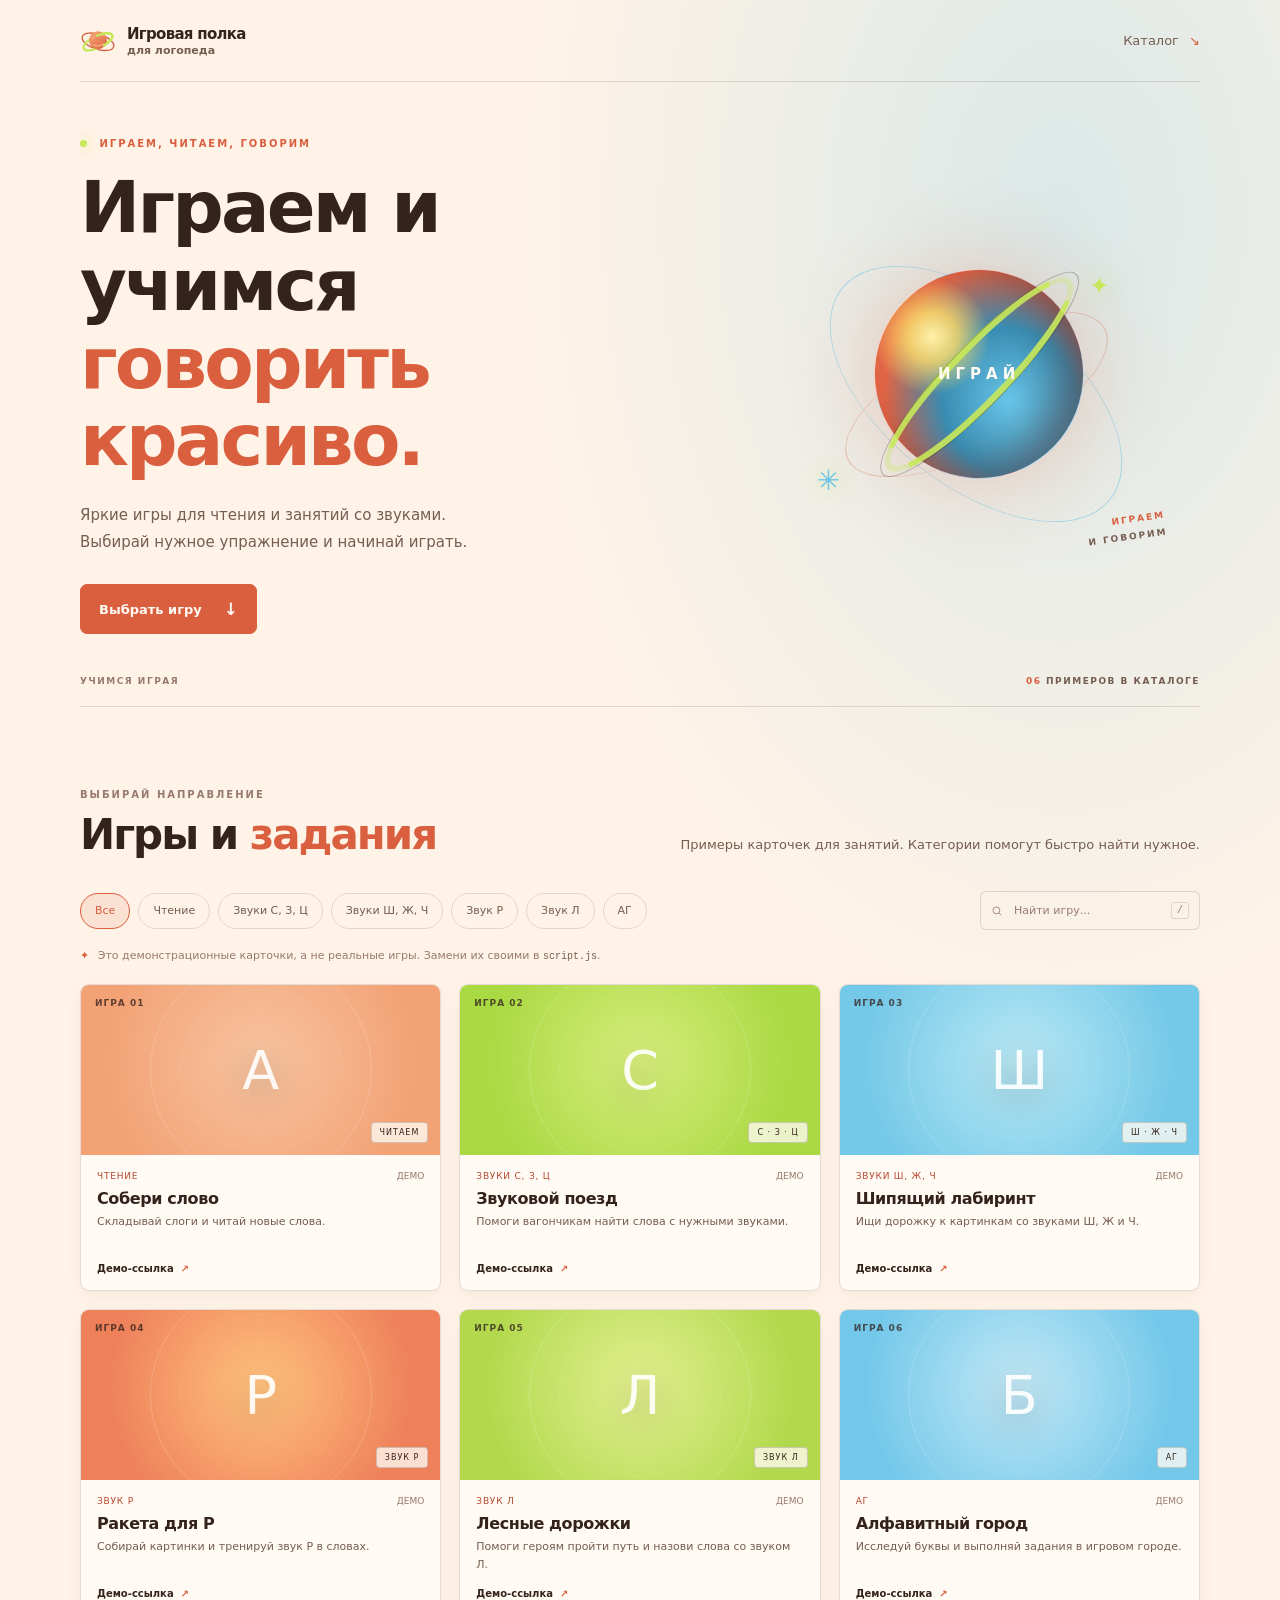
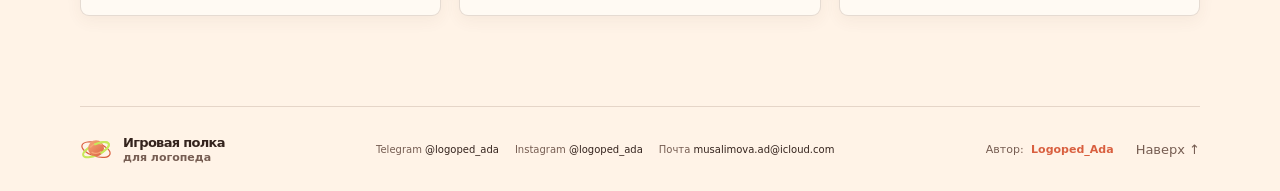
==== index.html @ 7e238921 "Build responsive speech therapy game catalog Co-authored-by: Copilot App <223556219+Copilot@users.no" ====
<!doctype html>
<html lang="ru">
<head>
  <meta charset="utf-8">
  <meta name="viewport" content="width=device-width, initial-scale=1">
  <meta name="theme-color" content="#d95f3f">
  <meta name="description" content="Игровая полка для логопеда — игры и упражнения для чтения и автоматизации звуков.">
  <title>Игровая полка для логопеда</title>
  <link rel="stylesheet" href="styles.css">
  <script src="script.js" defer></script>
</head>
<body id="top">
  <a class="skip-link" href="#catalog">Перейти к каталогу</a>
  <div class="page-shell">
    <header class="site-header">
      <a class="brand" href="#top" aria-label="Игровая полка для логопеда — на главную">
        <svg class="brand-mark" aria-hidden="true" viewBox="0 0 48 48">
          <defs>
            <linearGradient id="brand-planet" x1="13" y1="12" x2="35" y2="38" gradientUnits="userSpaceOnUse">
              <stop stop-color="#f6a778"/>
              <stop offset="1" stop-color="#d95f3f"/>
            </linearGradient>
          </defs>
          <ellipse cx="24" cy="25" rx="22" ry="10" fill="none" stroke="#d95f3f" stroke-width="1.8" transform="rotate(18 24 25)"/>
          <ellipse cx="24" cy="25" rx="21" ry="8" fill="none" stroke="#c7e85a" stroke-width="3" transform="rotate(-25 24 25)"/>
          <circle cx="24" cy="23" r="12" fill="url(#brand-planet)"/>
          <path d="M16 21c4-5 11-7 16-4M18 29c4 2 9 2 13-1" fill="none" stroke="#f6a778" stroke-linecap="round" stroke-width="2"/>
          <ellipse cx="24" cy="25" rx="21" ry="8" fill="none" stroke="#c7e85a" stroke-width="3" stroke-dasharray="20 52" transform="rotate(-25 24 25)"/>
        </svg>
        <span class="brand-name">Игровая полка<span class="brand-light">для логопеда</span></span>
      </a>
      <a class="header-link" href="#catalog">Каталог <span aria-hidden="true">↘</span></a>
    </header>
    <main>
      <section class="hero" aria-labelledby="hero-title">
        <div class="hero-copy">
          <p class="eyebrow"><span class="eyebrow-dot"></span> ИГРАЕМ, ЧИТАЕМ, ГОВОРИМ</p>
          <h1 id="hero-title">Играем и учимся<br><span>говорить красиво.</span></h1>
          <p class="hero-description">Яркие игры для чтения и занятий со звуками. Выбирай нужное упражнение и начинай играть.</p>
          <a class="primary-button" href="#catalog">Выбрать игру <span aria-hidden="true">↓</span></a>
        </div>
        <div class="hero-art" aria-hidden="true">
          <div class="art-orbit orbit-one"></div><div class="art-orbit orbit-two"></div>
          <div class="art-star star-one">✦</div><div class="art-star star-two">✳</div>
          <div class="art-planet"><span>ИГРАЙ</span></div>
          <div class="art-caption">ИГРАЕМ<br><span>И ГОВОРИМ</span></div>
        </div>
        <div class="hero-bottom">
          <span>УЧИМСЯ ИГРАЯ</span>
          <span class="hero-counter"><span id="hero-count">00</span> ПРИМЕРОВ В КАТАЛОГЕ</span>
        </div>
      </section>
      <section class="catalog-section" id="catalog" aria-labelledby="catalog-title">
        <div class="section-heading">
          <div><p class="eyebrow section-eyebrow">ВЫБИРАЙ НАПРАВЛЕНИЕ</p><h2 id="catalog-title">Игры и <span>задания</span></h2></div>
          <p class="section-note">Примеры карточек для занятий. Категории помогут быстро найти нужное.</p>
        </div>
        <div class="catalog-tools">
          <div class="filters" role="group" aria-label="Фильтр по направлению занятия" id="filters"></div>
          <label class="search-box">
            <span class="visually-hidden">Поиск по названию или категории</span>
            <svg aria-hidden="true" viewBox="0 0 24 24"><circle cx="10.8" cy="10.8" r="6.8"></circle><path d="m16 16 4.5 4.5"></path></svg>
            <input id="search" type="search" placeholder="Найти игру..." autocomplete="off"><kbd>/</kbd>
          </label>
        </div>
        <p class="demo-notice"><span aria-hidden="true">✦</span> Это демонстрационные карточки, а не реальные игры. Замени их своими в <code>script.js</code>.</p>
        <div class="games-grid" id="games-grid" aria-live="polite"></div>
        <p class="empty-state" id="empty-state" hidden>Ничего не нашлось. Попробуй другое название или жанр.</p>
      </section>
    </main>
    <footer class="site-footer">
      <a class="brand footer-brand" href="#top" aria-label="Игровая полка для логопеда — наверх"><svg class="brand-mark" aria-hidden="true" viewBox="0 0 48 48">
        <defs>
          <linearGradient id="footer-brand-planet" x1="13" y1="12" x2="35" y2="38" gradientUnits="userSpaceOnUse">
            <stop stop-color="#f6a778"/>
            <stop offset="1" stop-color="#d95f3f"/>
          </linearGradient>
        </defs>
        <ellipse cx="24" cy="25" rx="22" ry="10" fill="none" stroke="#d95f3f" stroke-width="1.8" transform="rotate(18 24 25)"/>
        <ellipse cx="24" cy="25" rx="21" ry="8" fill="none" stroke="#c7e85a" stroke-width="3" transform="rotate(-25 24 25)"/>
        <circle cx="24" cy="23" r="12" fill="url(#footer-brand-planet)"/>
        <path d="M16 21c4-5 11-7 16-4M18 29c4 2 9 2 13-1" fill="none" stroke="#f6a778" stroke-linecap="round" stroke-width="2"/>
        <ellipse cx="24" cy="25" rx="21" ry="8" fill="none" stroke="#c7e85a" stroke-width="3" stroke-dasharray="20 52" transform="rotate(-25 24 25)"/>
      </svg><span class="brand-name">Игровая полка<span class="brand-light">для логопеда</span></span></a>
      <nav class="contact-links" aria-label="Связаться с автором">
        <a href="https://t.me/logoped_ada" target="_blank" rel="noopener noreferrer">Telegram <span>@logoped_ada</span></a>
        <a href="https://www.instagram.com/logoped_ada/" target="_blank" rel="noopener noreferrer">Instagram <span>@logoped_ada</span></a>
        <a href="mailto:musalimova.ad@icloud.com">Почта <span>musalimova.ad@icloud.com</span></a>
      </nav>
      <p class="author-credit">Автор: <span>Logoped_Ada</span></p>
      <a class="back-top" href="#top">Наверх ↑</a>
    </footer>
  </div>
</body>
</html>
---- styles.css ----
:root {
  color-scheme: light;
  --bg: #fff3e7;
  --surface: #fffaf3;
  --text: #34231d;
  --muted: #765d52;
  --subtle: #97796d;
  --accent: #d95f3f;
  --lime: #c7e85a;
  --sky: #69c5e8;
  --line: rgba(95, 55, 39, .16);
  font-family: system-ui, -apple-system, "Segoe UI", sans-serif;
  font-synthesis: none;
  text-rendering: optimizeLegibility;
  -webkit-font-smoothing: antialiased;
}

* { box-sizing: border-box; }
html { scroll-behavior: smooth; scroll-padding-top: 24px; }
body { margin: 0; min-width: 320px; background: radial-gradient(ellipse at 83% 12%, rgba(105, 197, 232, .24), transparent 34rem), var(--bg); color: var(--text); }
a { color: inherit; }
button, input { font: inherit; }
.page-shell { width: min(1120px, calc(100% - 64px)); margin: 0 auto; }
.skip-link { position: absolute; z-index: 10; top: 12px; left: 12px; padding: 10px 14px; border-radius: 8px; background: var(--accent); color: #fffaf3; transform: translateY(-160%); }
.skip-link:focus { transform: translateY(0); }
.site-header { height: 82px; display: flex; align-items: center; justify-content: space-between; border-bottom: 1px solid var(--line); }
.brand { display: inline-flex; align-items: center; gap: 11px; text-decoration: none; font-size: 15px; font-weight: 800; letter-spacing: -.7px; }
.brand-name { display: grid; gap: 1px; }
.brand-light { color: var(--muted); font-size: 11px; font-weight: 600; letter-spacing: 0; }
.brand-mark { width: 36px; height: 36px; flex: 0 0 auto; }
.header-link, .back-top { color: var(--muted); font-size: 13px; text-decoration: none; transition: color .2s; }
.header-link span { padding-left: 6px; color: var(--accent); }
.header-link:hover, .back-top:hover { color: var(--accent); }

.hero { position: relative; min-height: 500px; display: flex; align-items: center; overflow: hidden; border-bottom: 1px solid var(--line); }
.hero-copy { position: relative; z-index: 1; width: 58%; padding: 56px 0 72px; }
.eyebrow { margin: 0 0 20px; color: var(--accent); font-size: 10px; font-weight: 700; letter-spacing: 2px; }
.eyebrow-dot { display: inline-block; width: 7px; height: 7px; margin-right: 7px; border-radius: 50%; background: var(--lime); box-shadow: 0 0 12px rgba(199, 232, 90, .8); }
h1, h2 { letter-spacing: -2.8px; }
h1 { margin: 0; font-size: clamp(42px, 6vw, 72px); font-weight: 750; line-height: 1.08; }
h1 span, h2 span { color: var(--accent); }
.hero-description { max-width: 430px; margin: 22px 0 28px; color: var(--muted); font-size: 15px; line-height: 1.8; }
.primary-button { display: inline-flex; align-items: center; gap: 22px; padding: 14px 18px; border: 1px solid var(--accent); border-radius: 7px; background: var(--accent); color: #fffaf3; font-size: 13px; font-weight: 700; text-decoration: none; transition: background .2s, transform .2s; }
.primary-button:hover { background: #bd472d; transform: translateY(-2px); }
.primary-button span { font-size: 17px; }
.hero-art { position: absolute; top: 50%; right: 3%; width: 380px; height: 380px; transform: translateY(-50%); }
.art-orbit { position: absolute; inset: 12%; border: 1px solid rgba(217, 95, 63, .35); border-radius: 50%; transform: rotate(-27deg) scaleY(.39); }
.orbit-two { inset: 5%; border-color: rgba(105, 197, 232, .55); transform: rotate(38deg) scaleY(.54); }
.art-planet { position: absolute; top: 17%; left: 23%; width: 210px; height: 210px; display: grid; place-items: center; border: 1px solid rgba(255,255,255,.65); border-radius: 50%; background: radial-gradient(circle at 34% 26%, #fff1a8 0, rgba(255,222,105,.8) 12%, transparent 28%), radial-gradient(ellipse at 60% 67%, #69c5e8 0, #398cb1 38%, transparent 70%), linear-gradient(140deg, #ef7652, #c94730 74%); box-shadow: 0 0 90px rgba(217,95,63,.3), inset -18px -14px 36px rgba(111,39,26,.36); transform: rotate(-18deg); }
.art-planet::before, .art-planet::after { position: absolute; content: ""; width: 250px; height: 47px; border: 7px solid rgba(199,232,90,.9); border-right-color: rgba(199,232,90,.3); border-left-color: rgba(199,232,90,.3); border-radius: 50%; transform: rotate(-28deg); }
.art-planet::after { width: 277px; height: 59px; border-width: 1px; border-color: rgba(52,35,29,.32); }
.art-planet span { z-index: 1; color: #fffaf3; font-size: 15px; font-weight: 800; letter-spacing: 5px; transform: rotate(18deg); }
.art-star { position: absolute; z-index: 2; color: var(--lime); text-shadow: 0 0 22px rgba(199,232,90,.8); }
.star-one { top: 18%; right: 15%; font-size: 24px; }
.star-two { bottom: 23%; left: 8%; color: var(--sky); font-size: 28px; }
.art-caption { position: absolute; right: 0; bottom: 10%; color: var(--accent); font-size: 9px; font-weight: 700; letter-spacing: 2px; line-height: 1.9; text-align: right; transform: rotate(-8deg); }
.art-caption span { color: var(--muted); }
.hero-bottom { position: absolute; right: 0; bottom: 20px; left: 0; display: flex; justify-content: space-between; color: var(--subtle); font-size: 9px; font-weight: 600; letter-spacing: 1.5px; }
.hero-counter { color: var(--muted); }
.hero-counter span { color: var(--accent); }

.catalog-section { padding: 82px 0 90px; }
.section-heading { display: flex; align-items: end; justify-content: space-between; margin-bottom: 32px; }
.section-eyebrow { margin-bottom: 10px; color: var(--subtle); }
h2 { margin: 0; font-size: 42px; font-weight: 700; letter-spacing: -2px; }
.section-note { margin: 0 0 7px; color: var(--muted); font-size: 13px; }
.catalog-tools { display: flex; align-items: center; justify-content: space-between; gap: 20px; margin-bottom: 19px; }
.filters { display: flex; flex-wrap: wrap; gap: 8px; }
.filter-button { min-height: 36px; padding: 0 14px; border: 1px solid var(--line); border-radius: 20px; background: transparent; color: var(--muted); cursor: pointer; font-size: 11px; transition: .2s; }
.filter-button:hover { border-color: var(--sky); color: var(--text); }
.filter-button[aria-pressed="true"] { border-color: var(--accent); background: rgba(217,95,63,.12); color: var(--accent); }
.search-box { width: 220px; min-width: 190px; height: 39px; display: flex; align-items: center; gap: 9px; padding: 0 10px; border: 1px solid var(--line); border-radius: 6px; background: rgba(255,255,255,.025); }
.search-box:focus-within { border-color: var(--sky); }
.search-box svg { width: 16px; height: 16px; fill: none; stroke: var(--subtle); stroke-width: 1.7; }
.search-box input { width: 100%; min-width: 0; border: 0; outline: 0; background: transparent; color: var(--text); font-size: 11px; }
.search-box input::placeholder { color: var(--subtle); }
.search-box kbd { padding: 2px 5px; border: 1px solid var(--line); border-radius: 3px; color: var(--subtle); font-size: 10px; }
.demo-notice { margin: 0 0 22px; color: var(--subtle); font-size: 11px; }
.demo-notice > span { margin-right: 5px; color: var(--accent); }
.demo-notice code { color: var(--muted); font-size: 10px; }
.games-grid { display: grid; grid-template-columns: repeat(3, minmax(0, 1fr)); gap: 18px; }
.game-card { min-width: 0; overflow: hidden; border: 1px solid var(--line); border-radius: 9px; background: var(--surface); box-shadow: 0 5px 16px rgba(105, 61, 43, .06); transition: transform .25s, border-color .25s; }
.game-card:hover { transform: translateY(-4px); border-color: var(--sky); }
.game-cover { position: relative; height: 170px; display: grid; place-items: center; overflow: hidden; isolation: isolate; }
.game-cover::before, .game-cover::after { position: absolute; z-index: -1; content: ""; border: 1px solid rgba(255,255,255,.18); border-radius: 50%; }
.game-cover::before { width: 220px; height: 220px; }
.game-cover::after { width: 160px; height: 160px; border-style: dashed; opacity: .7; }
.cover-symbol { color: rgba(255,255,255,.9); font-size: 54px; filter: drop-shadow(0 8px 18px rgba(0,0,0,.35)); }
.cover-index { position: absolute; top: 13px; left: 14px; color: rgba(52,35,29,.78); font-size: 9px; font-weight: 700; letter-spacing: 1px; }
.cover-tag { position: absolute; right: 12px; bottom: 12px; padding: 5px 8px; border: 1px solid rgba(52,35,29,.2); border-radius: 4px; background: rgba(255,250,243,.78); color: #34231d; font-size: 8px; letter-spacing: 1px; text-transform: uppercase; }
.game-info { padding: 16px 16px 14px; }
.game-meta { display: flex; align-items: center; justify-content: space-between; gap: 8px; margin-bottom: 8px; color: var(--subtle); font-size: 9px; }
.game-genre { color: #b7472f; letter-spacing: .8px; text-transform: uppercase; }
.game-title { overflow: hidden; margin: 0 0 5px; font-size: 16px; font-weight: 700; letter-spacing: -.4px; text-overflow: ellipsis; white-space: nowrap; }
.game-description { min-height: 36px; margin: 0; color: var(--muted); font-size: 11px; line-height: 1.6; }
.card-link { display: inline-flex; align-items: center; gap: 7px; margin-top: 14px; color: var(--text); font-size: 10px; font-weight: 600; text-decoration: none; }
.card-link span { color: var(--accent); transition: transform .2s; }
.card-link:hover { color: var(--accent); }
.card-link:hover span { transform: translate(2px,-2px); }
.empty-state { padding: 42px 12px; color: var(--muted); text-align: center; font-size: 13px; }
.site-footer { min-height: 85px; display: grid; grid-template-columns: auto 1fr auto auto; align-items: center; gap: 14px 22px; padding: 16px 0; border-top: 1px solid var(--line); }
.footer-brand { font-size: 13px; }
.footer-brand .brand-mark { width: 32px; height: 32px; }
.site-footer p { margin: 0; color: var(--muted); font-size: 11px; }
.site-footer p span { padding-left: 4px; color: var(--accent); font-weight: 700; }
.contact-links { display: flex; flex-wrap: wrap; align-items: center; justify-content: center; gap: 8px 16px; }
.contact-links a { color: var(--muted); font-size: 10px; text-decoration: none; }
.contact-links a span { color: var(--text); }
.contact-links a:hover, .contact-links a:hover span { color: var(--accent); }
.visually-hidden { position: absolute; width: 1px; height: 1px; overflow: hidden; clip: rect(0,0,0,0); white-space: nowrap; clip-path: inset(50%); }
:focus-visible { outline: 2px solid #2486aa; outline-offset: 4px; }

@media (max-width: 800px) {
  .page-shell { width: min(calc(100% - 40px), 680px); }
  .hero { min-height: 470px; }
  .hero-copy { width: 68%; }
  .hero-art { right: -17%; opacity: .66; transform: translateY(-50%) scale(.82); }
  .games-grid { grid-template-columns: repeat(2, minmax(0,1fr)); gap: 14px; }
  .game-cover { height: 150px; }
  .section-note { max-width: 190px; text-align: right; line-height: 1.6; }
}
@media (max-width: 560px) {
  .page-shell { width: calc(100% - 36px); }
  .site-header { height: 68px; }
  .hero { min-height: 470px; align-items: flex-start; }
  .hero-copy { width: 100%; padding-top: 63px; }
  h1 { font-size: clamp(41px,11vw,57px); letter-spacing: -2.4px; }
  .hero-description { max-width: 310px; font-size: 13px; }
  .hero-art { top: auto; right: -113px; bottom: -74px; transform: scale(.65); transform-origin: bottom right; opacity: .43; }
  .hero-bottom { bottom: 17px; font-size: 8px; letter-spacing: .8px; }
  .catalog-section { padding: 60px 0 66px; }
  .section-heading { align-items: flex-start; flex-direction: column; gap: 8px; margin-bottom: 24px; }
  h2 { font-size: 36px; }
  .section-note { max-width: none; margin: 0; text-align: left; }
  .catalog-tools { align-items: stretch; flex-direction: column-reverse; gap: 14px; }
  .search-box { width: 100%; }
  .filters { gap: 7px; }
  .filter-button { min-height: 34px; padding: 0 12px; font-size: 10px; }
  .games-grid { gap: 10px; }
  .game-cover { height: 115px; }
  .cover-symbol { font-size: 42px; }
  .cover-index { top: 9px; left: 9px; font-size: 8px; }
  .cover-tag { right: 8px; bottom: 8px; padding: 4px 6px; font-size: 7px; }
  .game-info { padding: 12px 11px; }
  .game-meta { font-size: 8px; }
  .game-title { font-size: 14px; }
  .game-description { min-height: 48px; font-size: 10px; }
  .card-link { margin-top: 11px; font-size: 9px; }
  .site-footer { min-height: 76px; grid-template-columns: 1fr auto; gap: 14px 8px; }
  .footer-brand { gap: 8px; font-size: 12px; }
  .footer-brand .brand-mark { width: 30px; height: 30px; }
  .contact-links { grid-column: 1 / -1; justify-content: flex-start; gap: 10px 16px; }
  .contact-links a { font-size: 10px; }
  .site-footer p:not(.author-credit) { display: none; }
  .author-credit { grid-column: 1; grid-row: 3; white-space: nowrap; font-size: 9px !important; }
  .back-top { font-size: 10px; white-space: nowrap; }
}
@media (prefers-reduced-motion: reduce) {
  *, *::before, *::after { scroll-behavior: auto !important; transition-duration: .01ms !important; animation-duration: .01ms !important; }
}
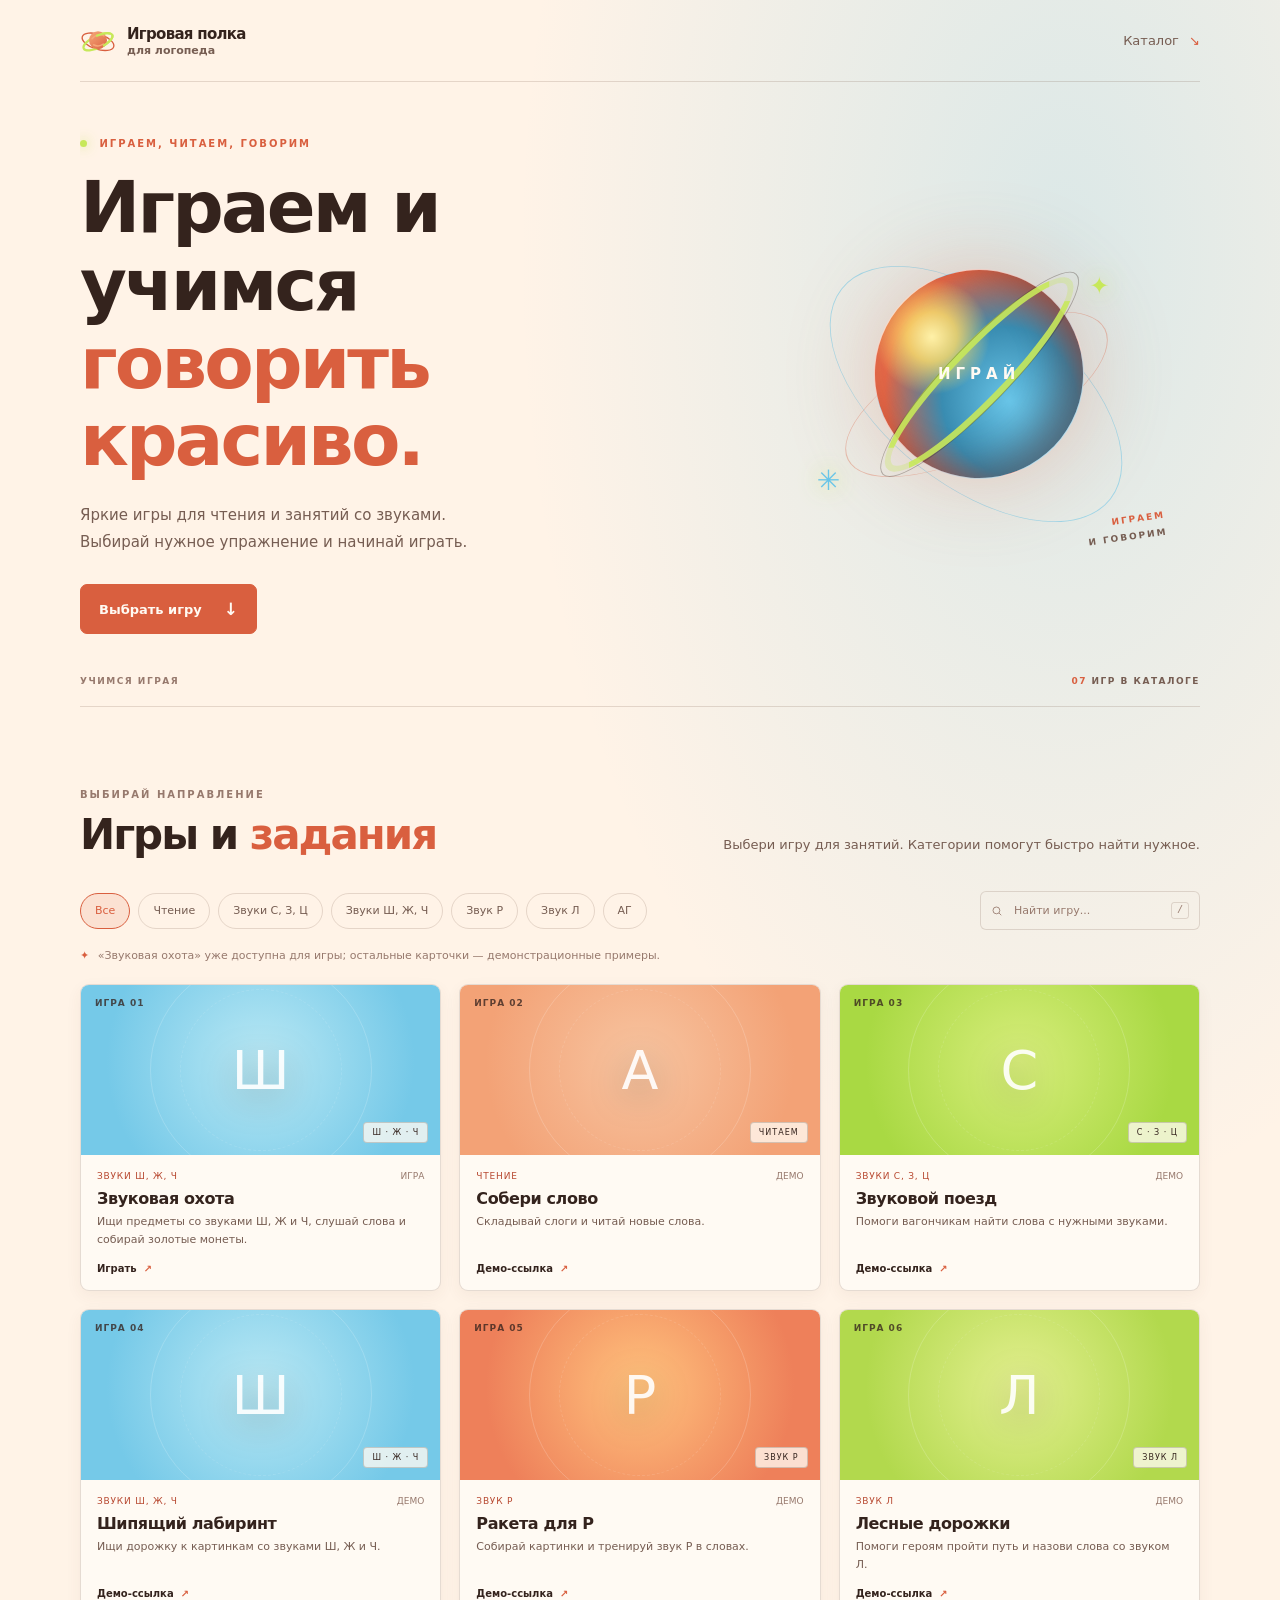
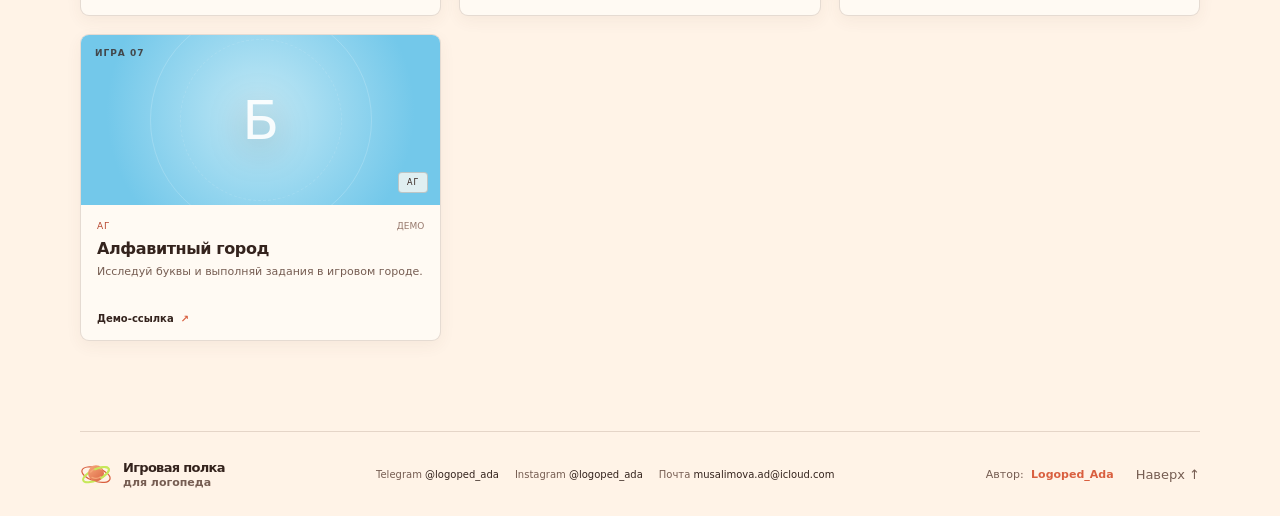
==== commit 5bf74b93: "Add sound hunt game to catalog Co-authored-by: Copilot App <223556219+Copilot@users.noreply.github.c" ====
--- a/index.html
+++ b/index.html
@@ -47,13 +47,13 @@
         </div>
         <div class="hero-bottom">
           <span>УЧИМСЯ ИГРАЯ</span>
-          <span class="hero-counter"><span id="hero-count">00</span> ПРИМЕРОВ В КАТАЛОГЕ</span>
+          <span class="hero-counter"><span id="hero-count">00</span> ИГР В КАТАЛОГЕ</span>
         </div>
       </section>
       <section class="catalog-section" id="catalog" aria-labelledby="catalog-title">
         <div class="section-heading">
           <div><p class="eyebrow section-eyebrow">ВЫБИРАЙ НАПРАВЛЕНИЕ</p><h2 id="catalog-title">Игры и <span>задания</span></h2></div>
-          <p class="section-note">Примеры карточек для занятий. Категории помогут быстро найти нужное.</p>
+          <p class="section-note">Выбери игру для занятий. Категории помогут быстро найти нужное.</p>
         </div>
         <div class="catalog-tools">
           <div class="filters" role="group" aria-label="Фильтр по направлению занятия" id="filters"></div>
@@ -63,7 +63,7 @@
             <input id="search" type="search" placeholder="Найти игру..." autocomplete="off"><kbd>/</kbd>
           </label>
         </div>
-        <p class="demo-notice"><span aria-hidden="true">✦</span> Это демонстрационные карточки, а не реальные игры. Замени их своими в <code>script.js</code>.</p>
+        <p class="demo-notice"><span aria-hidden="true">✦</span> «Звуковая охота» уже доступна для игры; остальные карточки — демонстрационные примеры.</p>
         <div class="games-grid" id="games-grid" aria-live="polite"></div>
         <p class="empty-state" id="empty-state" hidden>Ничего не нашлось. Попробуй другое название или жанр.</p>
       </section>
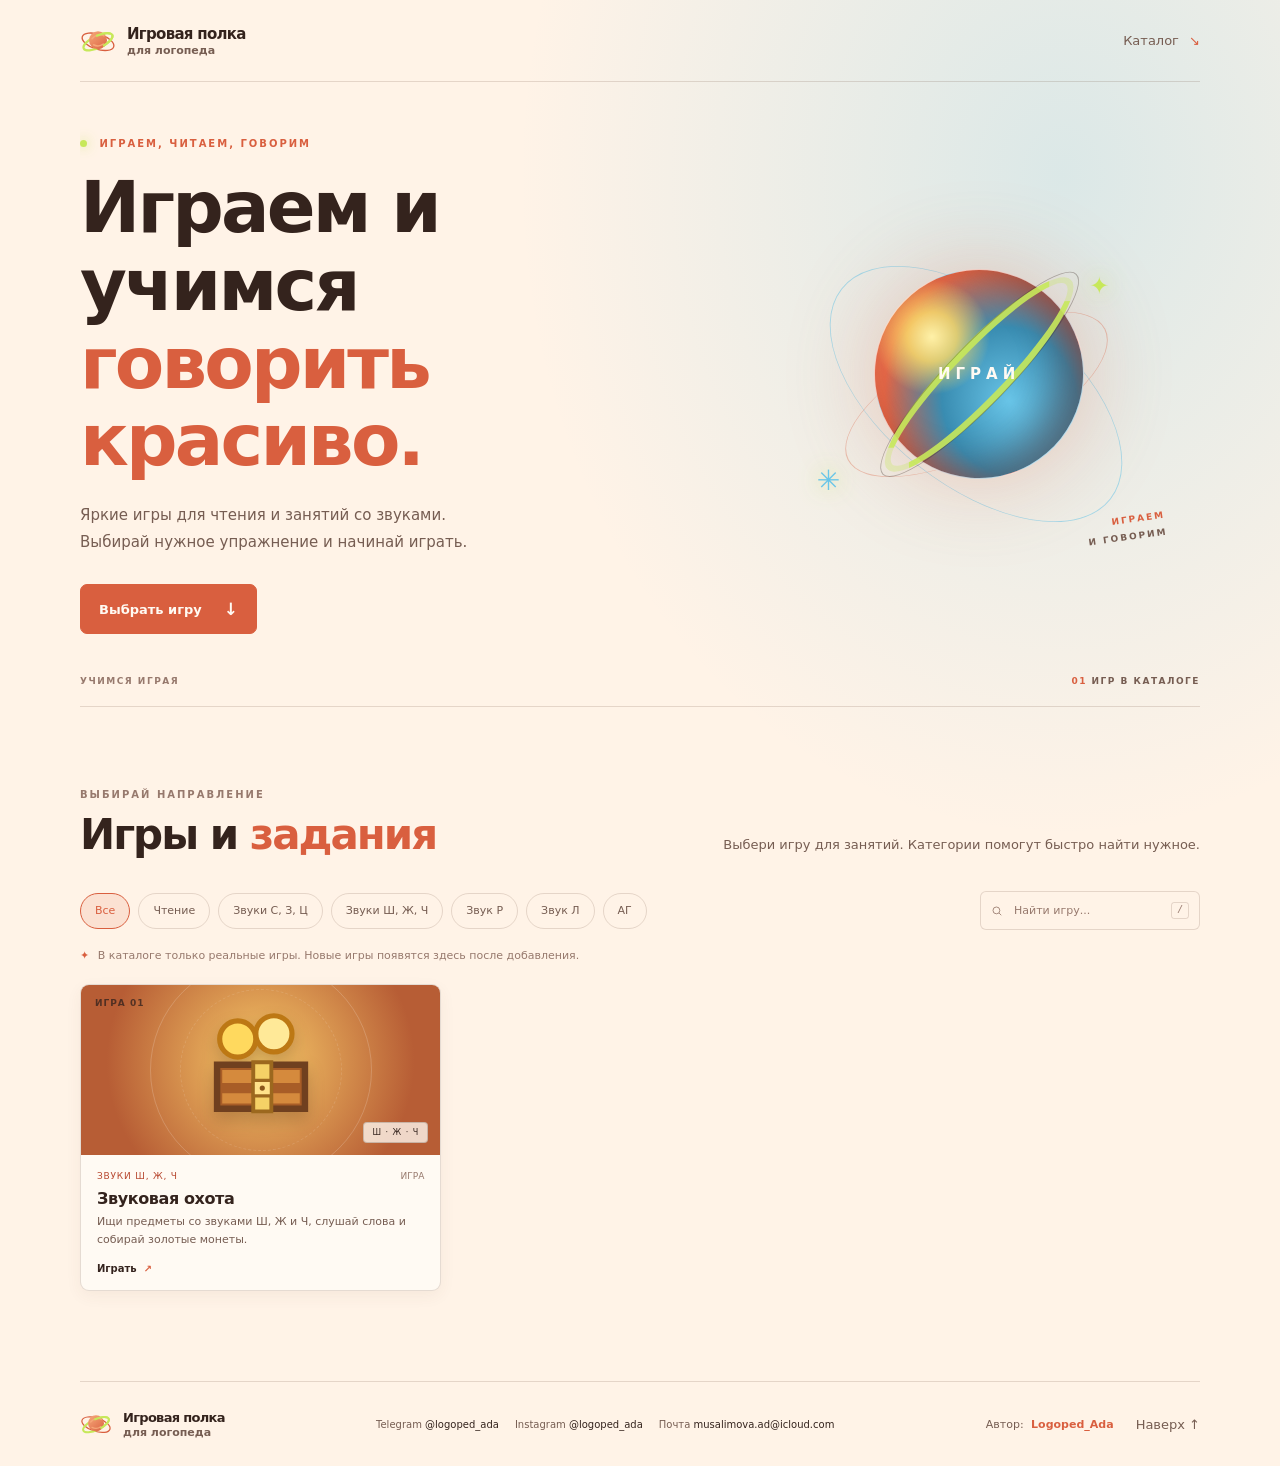
==== commit e22a8b8f: "Remove demo games from catalog Co-authored-by: Copilot App <223556219+Copilot@users.noreply.github.c" ====
--- a/index.html
+++ b/index.html
@@ -63,7 +63,7 @@
             <input id="search" type="search" placeholder="Найти игру..." autocomplete="off"><kbd>/</kbd>
           </label>
         </div>
-        <p class="demo-notice"><span aria-hidden="true">✦</span> «Звуковая охота» уже доступна для игры; остальные карточки — демонстрационные примеры.</p>
+        <p class="demo-notice"><span aria-hidden="true">✦</span> В каталоге только реальные игры. Новые игры появятся здесь после добавления.</p>
         <div class="games-grid" id="games-grid" aria-live="polite"></div>
         <p class="empty-state" id="empty-state" hidden>Ничего не нашлось. Попробуй другое название или жанр.</p>
       </section>
--- a/styles.css
+++ b/styles.css
@@ -86,6 +86,7 @@
 .game-cover::before { width: 220px; height: 220px; }
 .game-cover::after { width: 160px; height: 160px; border-style: dashed; opacity: .7; }
 .cover-symbol { color: rgba(255,255,255,.9); font-size: 54px; filter: drop-shadow(0 8px 18px rgba(0,0,0,.35)); }
+.treasure-chest { width: min(124px, 68%); height: 124px; overflow: visible; filter: drop-shadow(0 8px 8px rgba(68, 34, 17, .24)); }
 .cover-index { position: absolute; top: 13px; left: 14px; color: rgba(52,35,29,.78); font-size: 9px; font-weight: 700; letter-spacing: 1px; }
 .cover-tag { position: absolute; right: 12px; bottom: 12px; padding: 5px 8px; border: 1px solid rgba(52,35,29,.2); border-radius: 4px; background: rgba(255,250,243,.78); color: #34231d; font-size: 8px; letter-spacing: 1px; text-transform: uppercase; }
 .game-info { padding: 16px 16px 14px; }
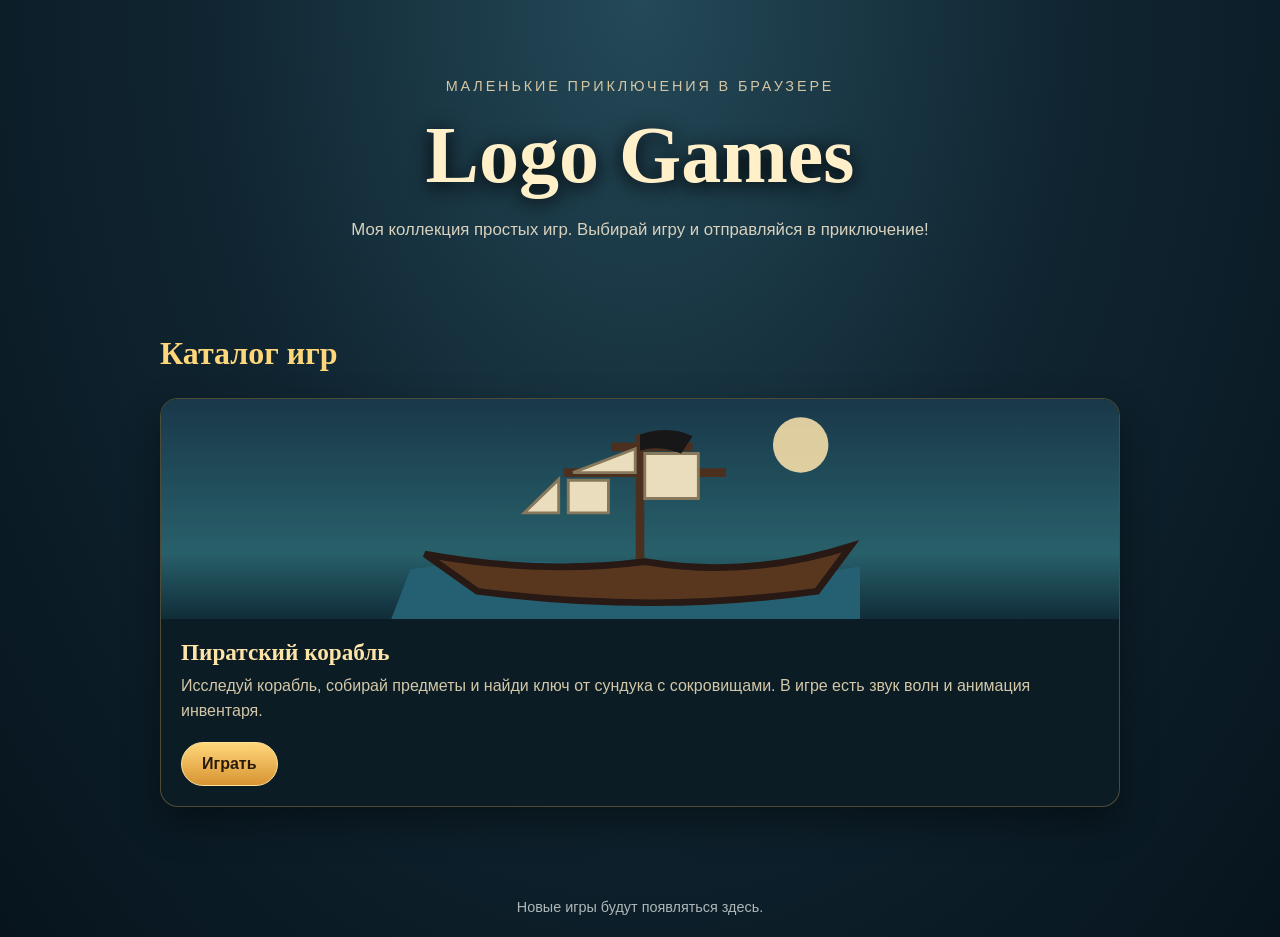
==== commit ece23ad2: "Add Pirate Ship game to public games catalog" ====
--- a/index.html
+++ b/index.html
@@ -1,95 +1,61 @@
-<!doctype html>
+<!DOCTYPE html>
 <html lang="ru">
 <head>
-  <meta charset="utf-8">
+  <meta charset="UTF-8">
   <meta name="viewport" content="width=device-width, initial-scale=1">
-  <meta name="theme-color" content="#d95f3f">
-  <meta name="description" content="Игровая полка для логопеда — игры и упражнения для чтения и автоматизации звуков.">
-  <title>Игровая полка для логопеда</title>
-  <link rel="stylesheet" href="styles.css">
-  <script src="script.js" defer></script>
+  <meta name="theme-color" content="#07141d">
+  <title>Logo Games — каталог игр</title>
+  <style>
+    :root { color-scheme: dark; --gold:#ffd77b; --paper:#f8edcf; --sea:#07141d; }
+    * { box-sizing:border-box; }
+    html { scroll-behavior:smooth; }
+    body { margin:0; min-height:100vh; color:var(--paper); font-family:Georgia,"Times New Roman",serif; background:radial-gradient(ellipse at 50% 0,#244958 0,#102531 48%,var(--sea) 100%); }
+    header { padding:64px 20px 34px; text-align:center; }
+    header p { color:#d5c6a3; font: .9rem Arial,sans-serif; letter-spacing:.2em; text-transform:uppercase; }
+    h1 { margin:.2em 0; font-size:clamp(2.6rem,8vw,5rem); color:#fff0ca; text-shadow:0 4px 20px #000; }
+    header .intro { max-width:620px; margin:14px auto; color:#d8d1bd; font:1.05rem/1.6 Arial,sans-serif; }
+    main { width:min(1000px,100%); margin:auto; padding:16px 20px 70px; }
+    h2 { color:var(--gold); font-size:2rem; }
+    .grid { display:grid; grid-template-columns:repeat(auto-fit,minmax(min(270px,100%),1fr)); gap:20px; }
+    .card { display:flex; flex-direction:column; min-height:320px; overflow:hidden; border:1px solid #d6aa5a55; border-radius:18px; background:#0b1c25; box-shadow:0 16px 36px #0006; }
+    .art { min-height:190px; display:grid; place-items:center; overflow:hidden; background:linear-gradient(180deg,#193849,#28606a 70%,#102d39); }
+    .art svg { width:100%; max-height:220px; }
+    .details { display:flex; flex:1; flex-direction:column; padding:20px; }
+    .details h3 { margin:0 0 8px; color:#ffe4a8; font-size:1.45rem; }
+    .details p { flex:1; margin:0 0 18px; color:#d3c7a8; font:1rem/1.55 Arial,sans-serif; }
+    a.play { display:inline-block; align-self:flex-start; padding:12px 20px; border:1px solid #ffe19a; border-radius:999px; color:#291a0d; background:linear-gradient(#ffd77b,#d89432); font:700 1rem Arial,sans-serif; text-decoration:none; }
+    a.play:hover { filter:brightness(1.1); }
+    footer { padding:22px; color:#aeb8b6; text-align:center; font: .9rem Arial,sans-serif; }
+  </style>
 </head>
-<body id="top">
-  <a class="skip-link" href="#catalog">Перейти к каталогу</a>
-  <div class="page-shell">
-    <header class="site-header">
-      <a class="brand" href="#top" aria-label="Игровая полка для логопеда — на главную">
-        <svg class="brand-mark" aria-hidden="true" viewBox="0 0 48 48">
-          <defs>
-            <linearGradient id="brand-planet" x1="13" y1="12" x2="35" y2="38" gradientUnits="userSpaceOnUse">
-              <stop stop-color="#f6a778"/>
-              <stop offset="1" stop-color="#d95f3f"/>
-            </linearGradient>
-          </defs>
-          <ellipse cx="24" cy="25" rx="22" ry="10" fill="none" stroke="#d95f3f" stroke-width="1.8" transform="rotate(18 24 25)"/>
-          <ellipse cx="24" cy="25" rx="21" ry="8" fill="none" stroke="#c7e85a" stroke-width="3" transform="rotate(-25 24 25)"/>
-          <circle cx="24" cy="23" r="12" fill="url(#brand-planet)"/>
-          <path d="M16 21c4-5 11-7 16-4M18 29c4 2 9 2 13-1" fill="none" stroke="#f6a778" stroke-linecap="round" stroke-width="2"/>
-          <ellipse cx="24" cy="25" rx="21" ry="8" fill="none" stroke="#c7e85a" stroke-width="3" stroke-dasharray="20 52" transform="rotate(-25 24 25)"/>
-        </svg>
-        <span class="brand-name">Игровая полка<span class="brand-light">для логопеда</span></span>
-      </a>
-      <a class="header-link" href="#catalog">Каталог <span aria-hidden="true">↘</span></a>
-    </header>
-    <main>
-      <section class="hero" aria-labelledby="hero-title">
-        <div class="hero-copy">
-          <p class="eyebrow"><span class="eyebrow-dot"></span> ИГРАЕМ, ЧИТАЕМ, ГОВОРИМ</p>
-          <h1 id="hero-title">Играем и учимся<br><span>говорить красиво.</span></h1>
-          <p class="hero-description">Яркие игры для чтения и занятий со звуками. Выбирай нужное упражнение и начинай играть.</p>
-          <a class="primary-button" href="#catalog">Выбрать игру <span aria-hidden="true">↓</span></a>
+<body>
+  <header>
+    <p>Маленькие приключения в браузере</p>
+    <h1>Logo Games</h1>
+    <div class="intro">Моя коллекция простых игр. Выбирай игру и отправляйся в приключение!</div>
+  </header>
+  <main id="catalog">
+    <h2>Каталог игр</h2>
+    <div class="grid">
+      <article class="card">
+        <div class="art" aria-hidden="true">
+          <svg viewBox="0 0 600 230" xmlns="http://www.w3.org/2000/svg">
+            <circle cx="468" cy="48" r="29" fill="#ffe6ad" opacity=".85"/>
+            <path d="M60 178 Q170 160 290 178 T530 175 V230 H40Z" fill="#246071"/>
+            <path d="M300 37v133M220 77h170M270 50h85" stroke="#4b3020" stroke-width="9"/>
+            <path d="M295 52l-65 25h65zM305 57h56v47h-56zM215 84l-36 35h36zM225 85h42v34h-42z" fill="#e9ddbd" stroke="#88785b" stroke-width="3"/>
+            <path d="M75 162q120 22 230 8 110 18 215-16l-35 47q-170 24-355 0z" fill="#59371f" stroke="#281914" stroke-width="7"/>
+            <path d="M300 37q31-10 55 2l-12 18q-24-9-43-3z" fill="#171717"/>
+          </svg>
         </div>
-        <div class="hero-art" aria-hidden="true">
-          <div class="art-orbit orbit-one"></div><div class="art-orbit orbit-two"></div>
-          <div class="art-star star-one">✦</div><div class="art-star star-two">✳</div>
-          <div class="art-planet"><span>ИГРАЙ</span></div>
-          <div class="art-caption">ИГРАЕМ<br><span>И ГОВОРИМ</span></div>
+        <div class="details">
+          <h3>Пиратский корабль</h3>
+          <p>Исследуй корабль, собирай предметы и найди ключ от сундука с сокровищами. В игре есть звук волн и анимация инвентаря.</p>
+          <a class="play" href="./pirate-ship/">Играть</a>
         </div>
-        <div class="hero-bottom">
-          <span>УЧИМСЯ ИГРАЯ</span>
-          <span class="hero-counter"><span id="hero-count">00</span> ИГР В КАТАЛОГЕ</span>
-        </div>
-      </section>
-      <section class="catalog-section" id="catalog" aria-labelledby="catalog-title">
-        <div class="section-heading">
-          <div><p class="eyebrow section-eyebrow">ВЫБИРАЙ НАПРАВЛЕНИЕ</p><h2 id="catalog-title">Игры и <span>задания</span></h2></div>
-          <p class="section-note">Выбери игру для занятий. Категории помогут быстро найти нужное.</p>
-        </div>
-        <div class="catalog-tools">
-          <div class="filters" role="group" aria-label="Фильтр по направлению занятия" id="filters"></div>
-          <label class="search-box">
-            <span class="visually-hidden">Поиск по названию или категории</span>
-            <svg aria-hidden="true" viewBox="0 0 24 24"><circle cx="10.8" cy="10.8" r="6.8"></circle><path d="m16 16 4.5 4.5"></path></svg>
-            <input id="search" type="search" placeholder="Найти игру..." autocomplete="off"><kbd>/</kbd>
-          </label>
-        </div>
-        <p class="demo-notice"><span aria-hidden="true">✦</span> В каталоге только реальные игры. Новые игры появятся здесь после добавления.</p>
-        <div class="games-grid" id="games-grid" aria-live="polite"></div>
-        <p class="empty-state" id="empty-state" hidden>Ничего не нашлось. Попробуй другое название или жанр.</p>
-      </section>
-    </main>
-    <footer class="site-footer">
-      <a class="brand footer-brand" href="#top" aria-label="Игровая полка для логопеда — наверх"><svg class="brand-mark" aria-hidden="true" viewBox="0 0 48 48">
-        <defs>
-          <linearGradient id="footer-brand-planet" x1="13" y1="12" x2="35" y2="38" gradientUnits="userSpaceOnUse">
-            <stop stop-color="#f6a778"/>
-            <stop offset="1" stop-color="#d95f3f"/>
-          </linearGradient>
-        </defs>
-        <ellipse cx="24" cy="25" rx="22" ry="10" fill="none" stroke="#d95f3f" stroke-width="1.8" transform="rotate(18 24 25)"/>
-        <ellipse cx="24" cy="25" rx="21" ry="8" fill="none" stroke="#c7e85a" stroke-width="3" transform="rotate(-25 24 25)"/>
-        <circle cx="24" cy="23" r="12" fill="url(#footer-brand-planet)"/>
-        <path d="M16 21c4-5 11-7 16-4M18 29c4 2 9 2 13-1" fill="none" stroke="#f6a778" stroke-linecap="round" stroke-width="2"/>
-        <ellipse cx="24" cy="25" rx="21" ry="8" fill="none" stroke="#c7e85a" stroke-width="3" stroke-dasharray="20 52" transform="rotate(-25 24 25)"/>
-      </svg><span class="brand-name">Игровая полка<span class="brand-light">для логопеда</span></span></a>
-      <nav class="contact-links" aria-label="Связаться с автором">
-        <a href="https://t.me/logoped_ada" target="_blank" rel="noopener noreferrer">Telegram <span>@logoped_ada</span></a>
-        <a href="https://www.instagram.com/logoped_ada/" target="_blank" rel="noopener noreferrer">Instagram <span>@logoped_ada</span></a>
-        <a href="mailto:musalimova.ad@icloud.com">Почта <span>musalimova.ad@icloud.com</span></a>
-      </nav>
-      <p class="author-credit">Автор: <span>Logoped_Ada</span></p>
-      <a class="back-top" href="#top">Наверх ↑</a>
-    </footer>
-  </div>
+      </article>
+    </div>
+  </main>
+  <footer>Новые игры будут появляться здесь.</footer>
 </body>
 </html>
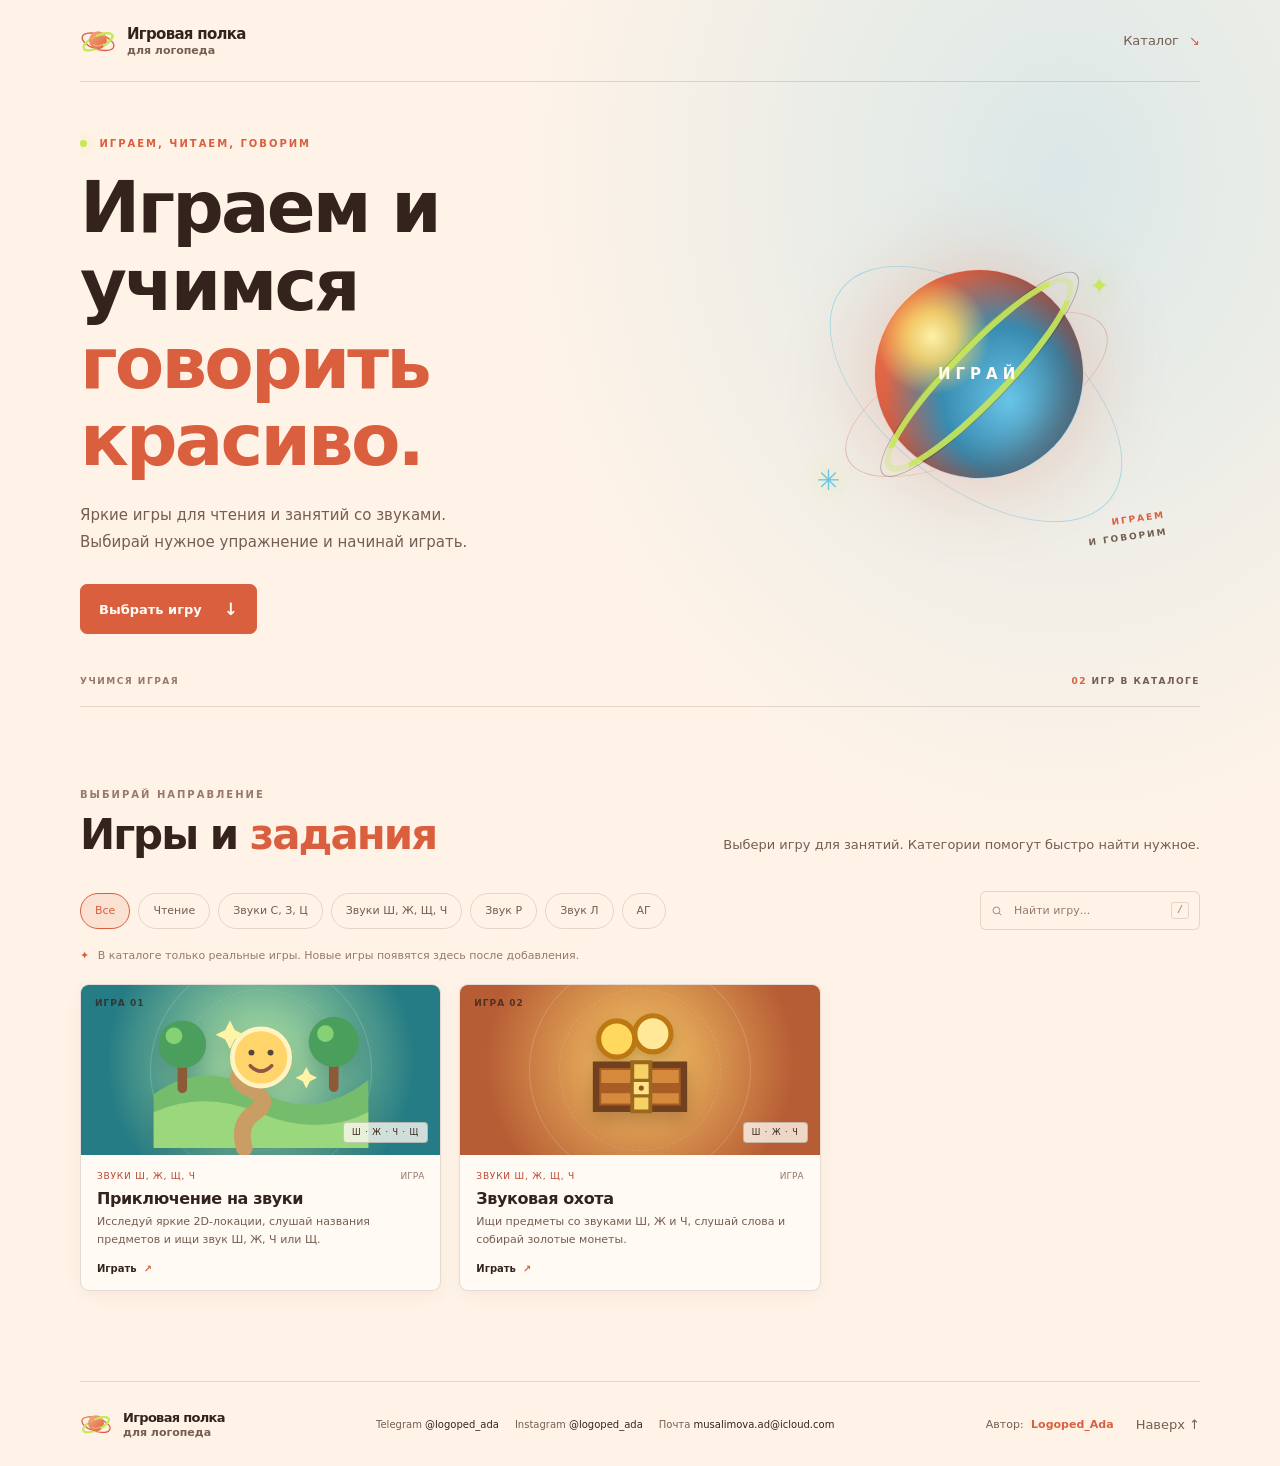
==== commit fb8dc016: "Add themed sound adventure to public catalog Co-authored-by: Copilot App <223556219+Copilot@users.no" ====
--- a/index.html
+++ b/index.html
@@ -1,61 +1,95 @@
-<!DOCTYPE html>
+<!doctype html>
 <html lang="ru">
 <head>
-  <meta charset="UTF-8">
+  <meta charset="utf-8">
   <meta name="viewport" content="width=device-width, initial-scale=1">
-  <meta name="theme-color" content="#07141d">
-  <title>Logo Games — каталог игр</title>
-  <style>
-    :root { color-scheme: dark; --gold:#ffd77b; --paper:#f8edcf; --sea:#07141d; }
-    * { box-sizing:border-box; }
-    html { scroll-behavior:smooth; }
-    body { margin:0; min-height:100vh; color:var(--paper); font-family:Georgia,"Times New Roman",serif; background:radial-gradient(ellipse at 50% 0,#244958 0,#102531 48%,var(--sea) 100%); }
-    header { padding:64px 20px 34px; text-align:center; }
-    header p { color:#d5c6a3; font: .9rem Arial,sans-serif; letter-spacing:.2em; text-transform:uppercase; }
-    h1 { margin:.2em 0; font-size:clamp(2.6rem,8vw,5rem); color:#fff0ca; text-shadow:0 4px 20px #000; }
-    header .intro { max-width:620px; margin:14px auto; color:#d8d1bd; font:1.05rem/1.6 Arial,sans-serif; }
-    main { width:min(1000px,100%); margin:auto; padding:16px 20px 70px; }
-    h2 { color:var(--gold); font-size:2rem; }
-    .grid { display:grid; grid-template-columns:repeat(auto-fit,minmax(min(270px,100%),1fr)); gap:20px; }
-    .card { display:flex; flex-direction:column; min-height:320px; overflow:hidden; border:1px solid #d6aa5a55; border-radius:18px; background:#0b1c25; box-shadow:0 16px 36px #0006; }
-    .art { min-height:190px; display:grid; place-items:center; overflow:hidden; background:linear-gradient(180deg,#193849,#28606a 70%,#102d39); }
-    .art svg { width:100%; max-height:220px; }
-    .details { display:flex; flex:1; flex-direction:column; padding:20px; }
-    .details h3 { margin:0 0 8px; color:#ffe4a8; font-size:1.45rem; }
-    .details p { flex:1; margin:0 0 18px; color:#d3c7a8; font:1rem/1.55 Arial,sans-serif; }
-    a.play { display:inline-block; align-self:flex-start; padding:12px 20px; border:1px solid #ffe19a; border-radius:999px; color:#291a0d; background:linear-gradient(#ffd77b,#d89432); font:700 1rem Arial,sans-serif; text-decoration:none; }
-    a.play:hover { filter:brightness(1.1); }
-    footer { padding:22px; color:#aeb8b6; text-align:center; font: .9rem Arial,sans-serif; }
-  </style>
+  <meta name="theme-color" content="#d95f3f">
+  <meta name="description" content="Игровая полка для логопеда — игры и упражнения для чтения и автоматизации звуков.">
+  <title>Игровая полка для логопеда</title>
+  <link rel="stylesheet" href="styles.css">
+  <script src="script.js" defer></script>
 </head>
-<body>
-  <header>
-    <p>Маленькие приключения в браузере</p>
-    <h1>Logo Games</h1>
-    <div class="intro">Моя коллекция простых игр. Выбирай игру и отправляйся в приключение!</div>
-  </header>
-  <main id="catalog">
-    <h2>Каталог игр</h2>
-    <div class="grid">
-      <article class="card">
-        <div class="art" aria-hidden="true">
-          <svg viewBox="0 0 600 230" xmlns="http://www.w3.org/2000/svg">
-            <circle cx="468" cy="48" r="29" fill="#ffe6ad" opacity=".85"/>
-            <path d="M60 178 Q170 160 290 178 T530 175 V230 H40Z" fill="#246071"/>
-            <path d="M300 37v133M220 77h170M270 50h85" stroke="#4b3020" stroke-width="9"/>
-            <path d="M295 52l-65 25h65zM305 57h56v47h-56zM215 84l-36 35h36zM225 85h42v34h-42z" fill="#e9ddbd" stroke="#88785b" stroke-width="3"/>
-            <path d="M75 162q120 22 230 8 110 18 215-16l-35 47q-170 24-355 0z" fill="#59371f" stroke="#281914" stroke-width="7"/>
-            <path d="M300 37q31-10 55 2l-12 18q-24-9-43-3z" fill="#171717"/>
-          </svg>
+<body id="top">
+  <a class="skip-link" href="#catalog">Перейти к каталогу</a>
+  <div class="page-shell">
+    <header class="site-header">
+      <a class="brand" href="#top" aria-label="Игровая полка для логопеда — на главную">
+        <svg class="brand-mark" aria-hidden="true" viewBox="0 0 48 48">
+          <defs>
+            <linearGradient id="brand-planet" x1="13" y1="12" x2="35" y2="38" gradientUnits="userSpaceOnUse">
+              <stop stop-color="#f6a778"/>
+              <stop offset="1" stop-color="#d95f3f"/>
+            </linearGradient>
+          </defs>
+          <ellipse cx="24" cy="25" rx="22" ry="10" fill="none" stroke="#d95f3f" stroke-width="1.8" transform="rotate(18 24 25)"/>
+          <ellipse cx="24" cy="25" rx="21" ry="8" fill="none" stroke="#c7e85a" stroke-width="3" transform="rotate(-25 24 25)"/>
+          <circle cx="24" cy="23" r="12" fill="url(#brand-planet)"/>
+          <path d="M16 21c4-5 11-7 16-4M18 29c4 2 9 2 13-1" fill="none" stroke="#f6a778" stroke-linecap="round" stroke-width="2"/>
+          <ellipse cx="24" cy="25" rx="21" ry="8" fill="none" stroke="#c7e85a" stroke-width="3" stroke-dasharray="20 52" transform="rotate(-25 24 25)"/>
+        </svg>
+        <span class="brand-name">Игровая полка<span class="brand-light">для логопеда</span></span>
+      </a>
+      <a class="header-link" href="#catalog">Каталог <span aria-hidden="true">↘</span></a>
+    </header>
+    <main>
+      <section class="hero" aria-labelledby="hero-title">
+        <div class="hero-copy">
+          <p class="eyebrow"><span class="eyebrow-dot"></span> ИГРАЕМ, ЧИТАЕМ, ГОВОРИМ</p>
+          <h1 id="hero-title">Играем и учимся<br><span>говорить красиво.</span></h1>
+          <p class="hero-description">Яркие игры для чтения и занятий со звуками. Выбирай нужное упражнение и начинай играть.</p>
+          <a class="primary-button" href="#catalog">Выбрать игру <span aria-hidden="true">↓</span></a>
         </div>
-        <div class="details">
-          <h3>Пиратский корабль</h3>
-          <p>Исследуй корабль, собирай предметы и найди ключ от сундука с сокровищами. В игре есть звук волн и анимация инвентаря.</p>
-          <a class="play" href="./pirate-ship/">Играть</a>
+        <div class="hero-art" aria-hidden="true">
+          <div class="art-orbit orbit-one"></div><div class="art-orbit orbit-two"></div>
+          <div class="art-star star-one">✦</div><div class="art-star star-two">✳</div>
+          <div class="art-planet"><span>ИГРАЙ</span></div>
+          <div class="art-caption">ИГРАЕМ<br><span>И ГОВОРИМ</span></div>
         </div>
-      </article>
-    </div>
-  </main>
-  <footer>Новые игры будут появляться здесь.</footer>
+        <div class="hero-bottom">
+          <span>УЧИМСЯ ИГРАЯ</span>
+          <span class="hero-counter"><span id="hero-count">00</span> ИГР В КАТАЛОГЕ</span>
+        </div>
+      </section>
+      <section class="catalog-section" id="catalog" aria-labelledby="catalog-title">
+        <div class="section-heading">
+          <div><p class="eyebrow section-eyebrow">ВЫБИРАЙ НАПРАВЛЕНИЕ</p><h2 id="catalog-title">Игры и <span>задания</span></h2></div>
+          <p class="section-note">Выбери игру для занятий. Категории помогут быстро найти нужное.</p>
+        </div>
+        <div class="catalog-tools">
+          <div class="filters" role="group" aria-label="Фильтр по направлению занятия" id="filters"></div>
+          <label class="search-box">
+            <span class="visually-hidden">Поиск по названию или категории</span>
+            <svg aria-hidden="true" viewBox="0 0 24 24"><circle cx="10.8" cy="10.8" r="6.8"></circle><path d="m16 16 4.5 4.5"></path></svg>
+            <input id="search" type="search" placeholder="Найти игру..." autocomplete="off"><kbd>/</kbd>
+          </label>
+        </div>
+        <p class="demo-notice"><span aria-hidden="true">✦</span> В каталоге только реальные игры. Новые игры появятся здесь после добавления.</p>
+        <div class="games-grid" id="games-grid" aria-live="polite"></div>
+        <p class="empty-state" id="empty-state" hidden>Ничего не нашлось. Попробуй другое название или жанр.</p>
+      </section>
+    </main>
+    <footer class="site-footer">
+      <a class="brand footer-brand" href="#top" aria-label="Игровая полка для логопеда — наверх"><svg class="brand-mark" aria-hidden="true" viewBox="0 0 48 48">
+        <defs>
+          <linearGradient id="footer-brand-planet" x1="13" y1="12" x2="35" y2="38" gradientUnits="userSpaceOnUse">
+            <stop stop-color="#f6a778"/>
+            <stop offset="1" stop-color="#d95f3f"/>
+          </linearGradient>
+        </defs>
+        <ellipse cx="24" cy="25" rx="22" ry="10" fill="none" stroke="#d95f3f" stroke-width="1.8" transform="rotate(18 24 25)"/>
+        <ellipse cx="24" cy="25" rx="21" ry="8" fill="none" stroke="#c7e85a" stroke-width="3" transform="rotate(-25 24 25)"/>
+        <circle cx="24" cy="23" r="12" fill="url(#footer-brand-planet)"/>
+        <path d="M16 21c4-5 11-7 16-4M18 29c4 2 9 2 13-1" fill="none" stroke="#f6a778" stroke-linecap="round" stroke-width="2"/>
+        <ellipse cx="24" cy="25" rx="21" ry="8" fill="none" stroke="#c7e85a" stroke-width="3" stroke-dasharray="20 52" transform="rotate(-25 24 25)"/>
+      </svg><span class="brand-name">Игровая полка<span class="brand-light">для логопеда</span></span></a>
+      <nav class="contact-links" aria-label="Связаться с автором">
+        <a href="https://t.me/logoped_ada" target="_blank" rel="noopener noreferrer">Telegram <span>@logoped_ada</span></a>
+        <a href="https://www.instagram.com/logoped_ada/" target="_blank" rel="noopener noreferrer">Instagram <span>@logoped_ada</span></a>
+        <a href="mailto:musalimova.ad@icloud.com">Почта <span>musalimova.ad@icloud.com</span></a>
+      </nav>
+      <p class="author-credit">Автор: <span>Logoped_Ada</span></p>
+      <a class="back-top" href="#top">Наверх ↑</a>
+    </footer>
+  </div>
 </body>
 </html>
--- a/styles.css
+++ b/styles.css
@@ -0,0 +1,162 @@
+:root {
+  color-scheme: light;
+  --bg: #fff3e7;
+  --surface: #fffaf3;
+  --text: #34231d;
+  --muted: #765d52;
+  --subtle: #97796d;
+  --accent: #d95f3f;
+  --lime: #c7e85a;
+  --sky: #69c5e8;
+  --line: rgba(95, 55, 39, .16);
+  font-family: system-ui, -apple-system, "Segoe UI", sans-serif;
+  font-synthesis: none;
+  text-rendering: optimizeLegibility;
+  -webkit-font-smoothing: antialiased;
+}
+
+* { box-sizing: border-box; }
+html { scroll-behavior: smooth; scroll-padding-top: 24px; }
+body { margin: 0; min-width: 320px; background: radial-gradient(ellipse at 83% 12%, rgba(105, 197, 232, .24), transparent 34rem), var(--bg); color: var(--text); }
+a { color: inherit; }
+button, input { font: inherit; }
+.page-shell { width: min(1120px, calc(100% - 64px)); margin: 0 auto; }
+.skip-link { position: absolute; z-index: 10; top: 12px; left: 12px; padding: 10px 14px; border-radius: 8px; background: var(--accent); color: #fffaf3; transform: translateY(-160%); }
+.skip-link:focus { transform: translateY(0); }
+.site-header { height: 82px; display: flex; align-items: center; justify-content: space-between; border-bottom: 1px solid var(--line); }
+.brand { display: inline-flex; align-items: center; gap: 11px; text-decoration: none; font-size: 15px; font-weight: 800; letter-spacing: -.7px; }
+.brand-name { display: grid; gap: 1px; }
+.brand-light { color: var(--muted); font-size: 11px; font-weight: 600; letter-spacing: 0; }
+.brand-mark { width: 36px; height: 36px; flex: 0 0 auto; }
+.header-link, .back-top { color: var(--muted); font-size: 13px; text-decoration: none; transition: color .2s; }
+.header-link span { padding-left: 6px; color: var(--accent); }
+.header-link:hover, .back-top:hover { color: var(--accent); }
+
+.hero { position: relative; min-height: 500px; display: flex; align-items: center; overflow: hidden; border-bottom: 1px solid var(--line); }
+.hero-copy { position: relative; z-index: 1; width: 58%; padding: 56px 0 72px; }
+.eyebrow { margin: 0 0 20px; color: var(--accent); font-size: 10px; font-weight: 700; letter-spacing: 2px; }
+.eyebrow-dot { display: inline-block; width: 7px; height: 7px; margin-right: 7px; border-radius: 50%; background: var(--lime); box-shadow: 0 0 12px rgba(199, 232, 90, .8); }
+h1, h2 { letter-spacing: -2.8px; }
+h1 { margin: 0; font-size: clamp(42px, 6vw, 72px); font-weight: 750; line-height: 1.08; }
+h1 span, h2 span { color: var(--accent); }
+.hero-description { max-width: 430px; margin: 22px 0 28px; color: var(--muted); font-size: 15px; line-height: 1.8; }
+.primary-button { display: inline-flex; align-items: center; gap: 22px; padding: 14px 18px; border: 1px solid var(--accent); border-radius: 7px; background: var(--accent); color: #fffaf3; font-size: 13px; font-weight: 700; text-decoration: none; transition: background .2s, transform .2s; }
+.primary-button:hover { background: #bd472d; transform: translateY(-2px); }
+.primary-button span { font-size: 17px; }
+.hero-art { position: absolute; top: 50%; right: 3%; width: 380px; height: 380px; transform: translateY(-50%); }
+.art-orbit { position: absolute; inset: 12%; border: 1px solid rgba(217, 95, 63, .35); border-radius: 50%; transform: rotate(-27deg) scaleY(.39); }
+.orbit-two { inset: 5%; border-color: rgba(105, 197, 232, .55); transform: rotate(38deg) scaleY(.54); }
+.art-planet { position: absolute; top: 17%; left: 23%; width: 210px; height: 210px; display: grid; place-items: center; border: 1px solid rgba(255,255,255,.65); border-radius: 50%; background: radial-gradient(circle at 34% 26%, #fff1a8 0, rgba(255,222,105,.8) 12%, transparent 28%), radial-gradient(ellipse at 60% 67%, #69c5e8 0, #398cb1 38%, transparent 70%), linear-gradient(140deg, #ef7652, #c94730 74%); box-shadow: 0 0 90px rgba(217,95,63,.3), inset -18px -14px 36px rgba(111,39,26,.36); transform: rotate(-18deg); }
+.art-planet::before, .art-planet::after { position: absolute; content: ""; width: 250px; height: 47px; border: 7px solid rgba(199,232,90,.9); border-right-color: rgba(199,232,90,.3); border-left-color: rgba(199,232,90,.3); border-radius: 50%; transform: rotate(-28deg); }
+.art-planet::after { width: 277px; height: 59px; border-width: 1px; border-color: rgba(52,35,29,.32); }
+.art-planet span { z-index: 1; color: #fffaf3; font-size: 15px; font-weight: 800; letter-spacing: 5px; transform: rotate(18deg); }
+.art-star { position: absolute; z-index: 2; color: var(--lime); text-shadow: 0 0 22px rgba(199,232,90,.8); }
+.star-one { top: 18%; right: 15%; font-size: 24px; }
+.star-two { bottom: 23%; left: 8%; color: var(--sky); font-size: 28px; }
+.art-caption { position: absolute; right: 0; bottom: 10%; color: var(--accent); font-size: 9px; font-weight: 700; letter-spacing: 2px; line-height: 1.9; text-align: right; transform: rotate(-8deg); }
+.art-caption span { color: var(--muted); }
+.hero-bottom { position: absolute; right: 0; bottom: 20px; left: 0; display: flex; justify-content: space-between; color: var(--subtle); font-size: 9px; font-weight: 600; letter-spacing: 1.5px; }
+.hero-counter { color: var(--muted); }
+.hero-counter span { color: var(--accent); }
+
+.catalog-section { padding: 82px 0 90px; }
+.section-heading { display: flex; align-items: end; justify-content: space-between; margin-bottom: 32px; }
+.section-eyebrow { margin-bottom: 10px; color: var(--subtle); }
+h2 { margin: 0; font-size: 42px; font-weight: 700; letter-spacing: -2px; }
+.section-note { margin: 0 0 7px; color: var(--muted); font-size: 13px; }
+.catalog-tools { display: flex; align-items: center; justify-content: space-between; gap: 20px; margin-bottom: 19px; }
+.filters { display: flex; flex-wrap: wrap; gap: 8px; }
+.filter-button { min-height: 36px; padding: 0 14px; border: 1px solid var(--line); border-radius: 20px; background: transparent; color: var(--muted); cursor: pointer; font-size: 11px; transition: .2s; }
+.filter-button:hover { border-color: var(--sky); color: var(--text); }
+.filter-button[aria-pressed="true"] { border-color: var(--accent); background: rgba(217,95,63,.12); color: var(--accent); }
+.search-box { width: 220px; min-width: 190px; height: 39px; display: flex; align-items: center; gap: 9px; padding: 0 10px; border: 1px solid var(--line); border-radius: 6px; background: rgba(255,255,255,.025); }
+.search-box:focus-within { border-color: var(--sky); }
+.search-box svg { width: 16px; height: 16px; fill: none; stroke: var(--subtle); stroke-width: 1.7; }
+.search-box input { width: 100%; min-width: 0; border: 0; outline: 0; background: transparent; color: var(--text); font-size: 11px; }
+.search-box input::placeholder { color: var(--subtle); }
+.search-box kbd { padding: 2px 5px; border: 1px solid var(--line); border-radius: 3px; color: var(--subtle); font-size: 10px; }
+.demo-notice { margin: 0 0 22px; color: var(--subtle); font-size: 11px; }
+.demo-notice > span { margin-right: 5px; color: var(--accent); }
+.demo-notice code { color: var(--muted); font-size: 10px; }
+.games-grid { display: grid; grid-template-columns: repeat(3, minmax(0, 1fr)); gap: 18px; }
+.game-card { min-width: 0; overflow: hidden; border: 1px solid var(--line); border-radius: 9px; background: var(--surface); box-shadow: 0 5px 16px rgba(105, 61, 43, .06); transition: transform .25s, border-color .25s; }
+.game-card:hover { transform: translateY(-4px); border-color: var(--sky); }
+.game-cover { position: relative; height: 170px; display: grid; place-items: center; overflow: hidden; isolation: isolate; }
+.game-cover::before, .game-cover::after { position: absolute; z-index: -1; content: ""; border: 1px solid rgba(255,255,255,.18); border-radius: 50%; }
+.game-cover::before { width: 220px; height: 220px; }
+.game-cover::after { width: 160px; height: 160px; border-style: dashed; opacity: .7; }
+.cover-symbol { color: rgba(255,255,255,.9); font-size: 54px; filter: drop-shadow(0 8px 18px rgba(0,0,0,.35)); }
+.treasure-chest { width: min(124px, 68%); height: 124px; overflow: visible; filter: drop-shadow(0 8px 8px rgba(68, 34, 17, .24)); }
+.adventure-cover-art { width: min(260px, 78%); height: 155px; overflow: visible; filter: drop-shadow(0 8px 10px rgba(29,72,65,.2)); }
+.cover-index { position: absolute; top: 13px; left: 14px; color: rgba(52,35,29,.78); font-size: 9px; font-weight: 700; letter-spacing: 1px; }
+.cover-tag { position: absolute; right: 12px; bottom: 12px; padding: 5px 8px; border: 1px solid rgba(52,35,29,.2); border-radius: 4px; background: rgba(255,250,243,.78); color: #34231d; font-size: 8px; letter-spacing: 1px; text-transform: uppercase; }
+.game-info { padding: 16px 16px 14px; }
+.game-meta { display: flex; align-items: center; justify-content: space-between; gap: 8px; margin-bottom: 8px; color: var(--subtle); font-size: 9px; }
+.game-genre { color: #b7472f; letter-spacing: .8px; text-transform: uppercase; }
+.game-title { overflow: hidden; margin: 0 0 5px; font-size: 16px; font-weight: 700; letter-spacing: -.4px; text-overflow: ellipsis; white-space: nowrap; }
+.game-description { min-height: 36px; margin: 0; color: var(--muted); font-size: 11px; line-height: 1.6; }
+.card-link { display: inline-flex; align-items: center; gap: 7px; margin-top: 14px; color: var(--text); font-size: 10px; font-weight: 600; text-decoration: none; }
+.card-link span { color: var(--accent); transition: transform .2s; }
+.card-link:hover { color: var(--accent); }
+.card-link:hover span { transform: translate(2px,-2px); }
+.empty-state { padding: 42px 12px; color: var(--muted); text-align: center; font-size: 13px; }
+.site-footer { min-height: 85px; display: grid; grid-template-columns: auto 1fr auto auto; align-items: center; gap: 14px 22px; padding: 16px 0; border-top: 1px solid var(--line); }
+.footer-brand { font-size: 13px; }
+.footer-brand .brand-mark { width: 32px; height: 32px; }
+.site-footer p { margin: 0; color: var(--muted); font-size: 11px; }
+.site-footer p span { padding-left: 4px; color: var(--accent); font-weight: 700; }
+.contact-links { display: flex; flex-wrap: wrap; align-items: center; justify-content: center; gap: 8px 16px; }
+.contact-links a { color: var(--muted); font-size: 10px; text-decoration: none; }
+.contact-links a span { color: var(--text); }
+.contact-links a:hover, .contact-links a:hover span { color: var(--accent); }
+.visually-hidden { position: absolute; width: 1px; height: 1px; overflow: hidden; clip: rect(0,0,0,0); white-space: nowrap; clip-path: inset(50%); }
+:focus-visible { outline: 2px solid #2486aa; outline-offset: 4px; }
+
+@media (max-width: 800px) {
+  .page-shell { width: min(calc(100% - 40px), 680px); }
+  .hero { min-height: 470px; }
+  .hero-copy { width: 68%; }
+  .hero-art { right: -17%; opacity: .66; transform: translateY(-50%) scale(.82); }
+  .games-grid { grid-template-columns: repeat(2, minmax(0,1fr)); gap: 14px; }
+  .game-cover { height: 150px; }
+  .section-note { max-width: 190px; text-align: right; line-height: 1.6; }
+}
+@media (max-width: 560px) {
+  .page-shell { width: calc(100% - 36px); }
+  .site-header { height: 68px; }
+  .hero { min-height: 470px; align-items: flex-start; }
+  .hero-copy { width: 100%; padding-top: 63px; }
+  h1 { font-size: clamp(41px,11vw,57px); letter-spacing: -2.4px; }
+  .hero-description { max-width: 310px; font-size: 13px; }
+  .hero-art { top: auto; right: -113px; bottom: -74px; transform: scale(.65); transform-origin: bottom right; opacity: .43; }
+  .hero-bottom { bottom: 17px; font-size: 8px; letter-spacing: .8px; }
+  .catalog-section { padding: 60px 0 66px; }
+  .section-heading { align-items: flex-start; flex-direction: column; gap: 8px; margin-bottom: 24px; }
+  h2 { font-size: 36px; }
+  .section-note { max-width: none; margin: 0; text-align: left; }
+  .catalog-tools { align-items: stretch; flex-direction: column-reverse; gap: 14px; }
+  .search-box { width: 100%; }
+  .filters { gap: 7px; }
+  .filter-button { min-height: 34px; padding: 0 12px; font-size: 10px; }
+  .games-grid { gap: 10px; }
+  .game-cover { height: 115px; }
+  .cover-symbol { font-size: 42px; }
+  .cover-index { top: 9px; left: 9px; font-size: 8px; }
+  .cover-tag { right: 8px; bottom: 8px; padding: 4px 6px; font-size: 7px; }
+  .game-info { padding: 12px 11px; }
+  .game-meta { font-size: 8px; }
+  .game-title { font-size: 14px; }
+  .game-description { min-height: 48px; font-size: 10px; }
+  .card-link { margin-top: 11px; font-size: 9px; }
+  .site-footer { min-height: 76px; grid-template-columns: 1fr auto; gap: 14px 8px; }
+  .footer-brand { gap: 8px; font-size: 12px; }
+  .footer-brand .brand-mark { width: 30px; height: 30px; }
+  .contact-links { grid-column: 1 / -1; justify-content: flex-start; gap: 10px 16px; }
+  .contact-links a { font-size: 10px; }
+  .site-footer p:not(.author-credit) { display: none; }
+  .author-credit { grid-column: 1; grid-row: 3; white-space: nowrap; font-size: 9px !important; }
+  .back-top { font-size: 10px; white-space: nowrap; }
+}
+@media (prefers-reduced-motion: reduce) {
+  *, *::before, *::after { scroll-behavior: auto !important; transition-duration: .01ms !important; animation-duration: .01ms !important; }
+}
